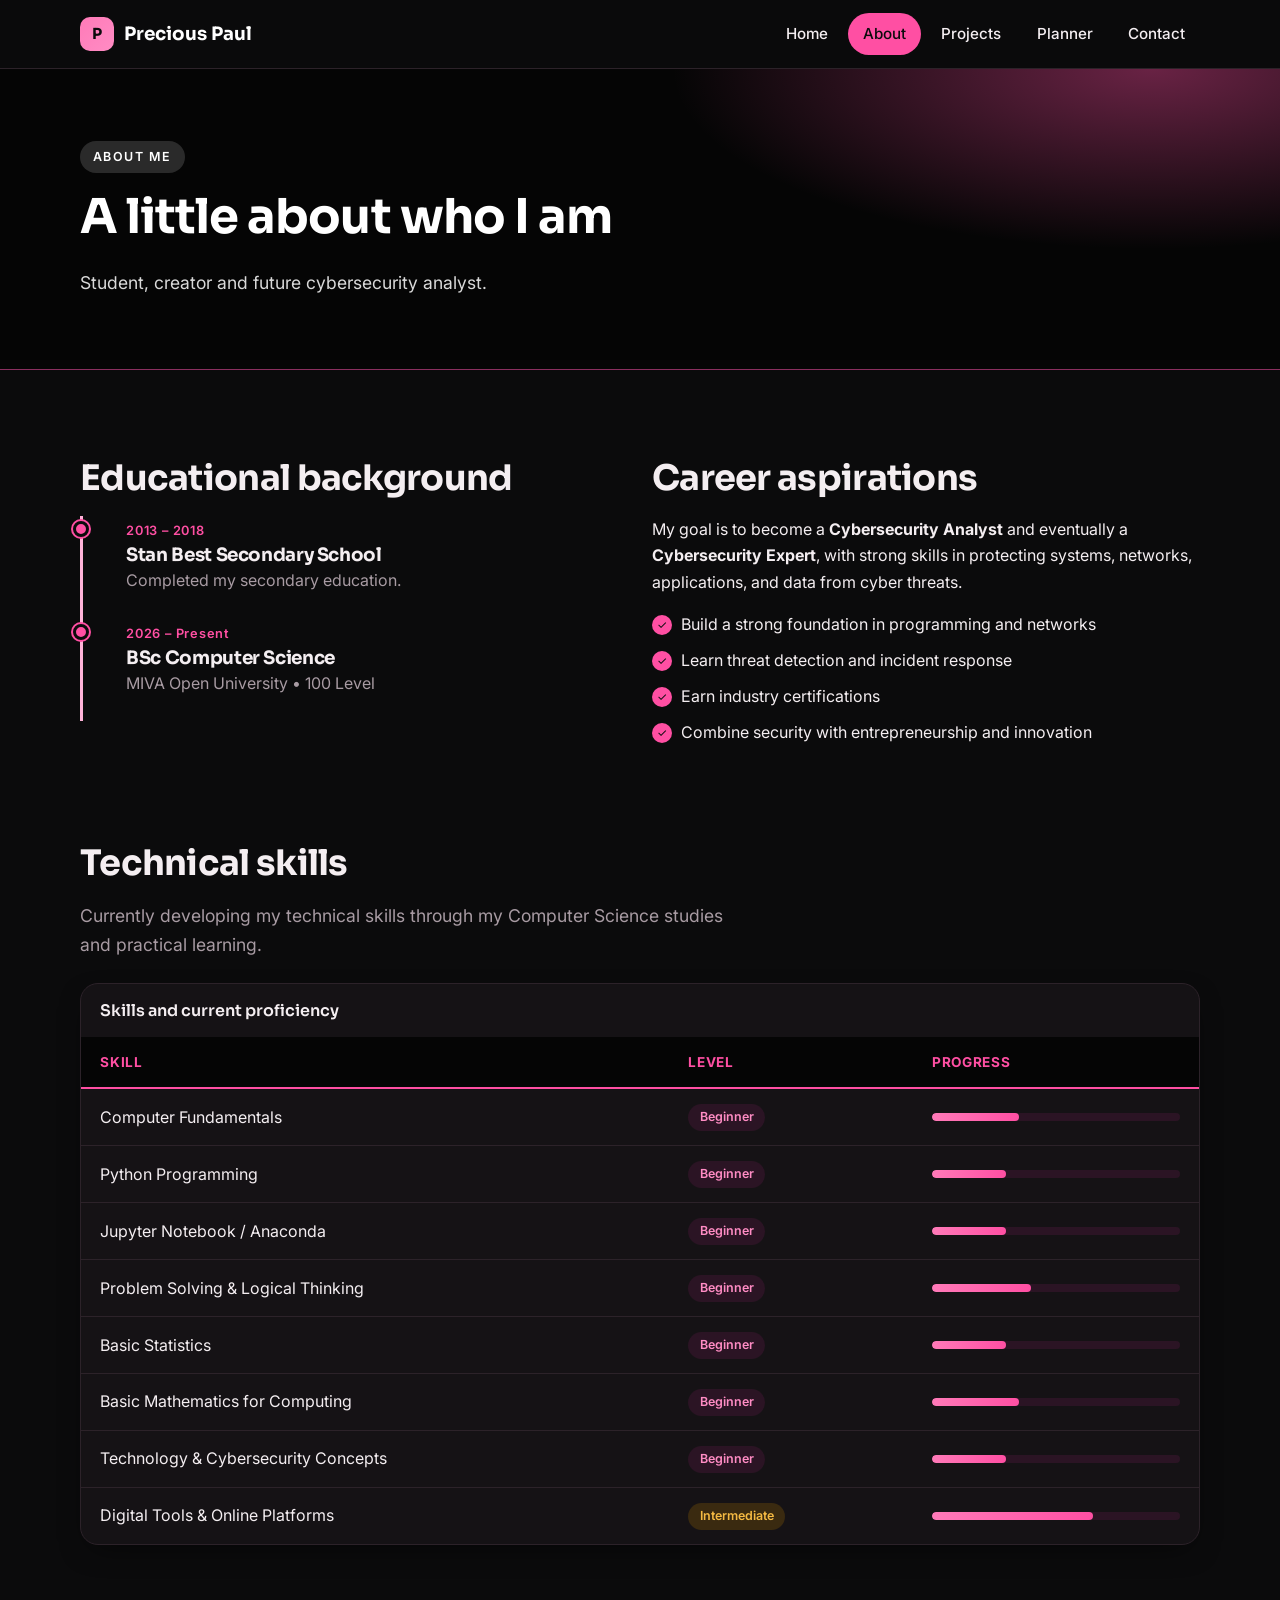
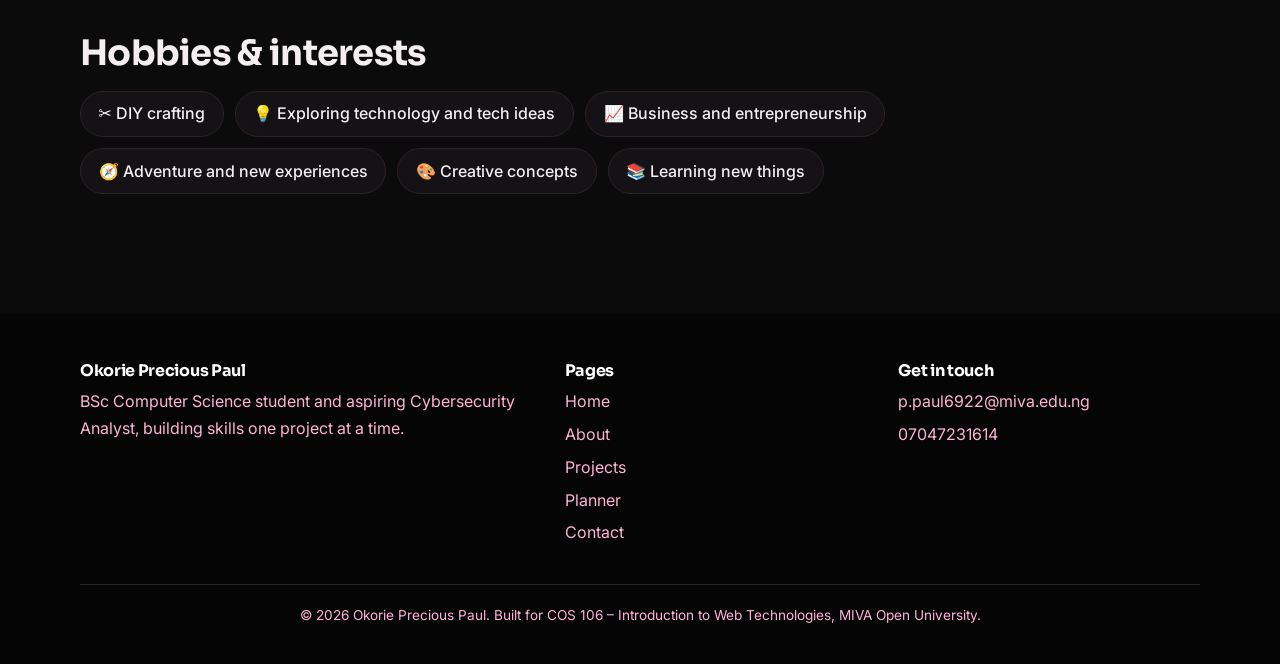
==== about.html @ 4e46318a "Add files via upload" ====
<!DOCTYPE html>
<html lang="en">
<head>
  <meta charset="UTF-8">
  <meta name="viewport" content="width=device-width, initial-scale=1.0">
  <meta name="description" content="Education, career goals, skills and hobbies of Precious Paul.">
  <meta name="theme-color" content="#ff4fa3">
  <title>About Me | Precious Paul</title>
  <link rel="preconnect" href="https://fonts.googleapis.com">
  <link rel="preconnect" href="https://fonts.gstatic.com" crossorigin>
  <link href="https://fonts.googleapis.com/css2?family=Inter:wght@400;500;600&family=Sora:wght@600;700&display=swap" rel="stylesheet">
  <link rel="stylesheet" href="css/style.css">
</head>
<body>
  <a class="skip-link" href="#main">Skip to content</a>
  <header class="site-header">
    <nav class="container nav" aria-label="Main navigation">
      <a class="brand" href="index.html"><span class="brand-mark">P</span> Precious Paul</a>
      <button class="menu-toggle" aria-label="Toggle menu" aria-expanded="false">☰</button>
      <ul class="nav-links">
          <li><a href="index.html">Home</a></li>
          <li><a href="about.html" aria-current="page">About</a></li>
          <li><a href="projects.html">Projects</a></li>
          <li><a href="planner.html">Planner</a></li>
          <li><a href="contact.html">Contact</a></li>
      </ul>
    </nav>
  </header>

  <main id="main">
    <section class="page-hero">
      <div class="container">
        <span class="eyebrow">About me</span>
        <h1>A little about who I am</h1>
        <p class="lead">Student, creator and future cybersecurity analyst.</p>
      </div>
    </section>

    <section class="section" aria-labelledby="edu-title">
      <div class="container grid grid-2" style="align-items:start">
        <div class="reveal">
          <h2 id="edu-title">Educational background</h2>
          <ol class="timeline">
            <li><time datetime="2013/2018">2013 – 2018</time><h3>Stan Best Secondary School</h3><p>Completed my secondary education.</p></li>
            <li><time datetime="2026">2026 – Present</time><h3>BSc Computer Science</h3><p>MIVA Open University • 100 Level</p></li>
          </ol>
        </div>
        <div class="reveal">
          <h2>Career aspirations</h2>
          <p>My goal is to become a <strong>Cybersecurity Analyst</strong> and eventually a <strong>Cybersecurity Expert</strong>, with strong skills in protecting systems, networks, applications, and data from cyber threats.</p>
          <ul class="check-list">
            <li>Build a strong foundation in programming and networks</li>
            <li>Learn threat detection and incident response</li>
            <li>Earn industry certifications</li>
            <li>Combine security with entrepreneurship and innovation</li>
          </ul>
        </div>
      </div>
    </section>

    <section class="section" style="padding-top:0" aria-labelledby="skills-title">
      <div class="container reveal">
        <h2 id="skills-title">Technical skills</h2>
        <p class="lead" style="margin-bottom:1.5rem">Currently developing my technical skills through my Computer Science studies and practical learning.</p>
        <div class="table-wrap">
          <table>
            <caption>Skills and current proficiency</caption>
            <thead><tr><th scope="col">Skill</th><th scope="col">Level</th><th scope="col">Progress</th></tr></thead>
            <tbody>
            <tr><td>Computer Fundamentals</td><td><span class="level beginner">Beginner</span></td><td><div class="bar" role="img" aria-label="Computer Fundamentals: Beginner"><i data-level="35"></i></div></td></tr>
            <tr><td>Python Programming</td><td><span class="level beginner">Beginner</span></td><td><div class="bar" role="img" aria-label="Python Programming: Beginner"><i data-level="30"></i></div></td></tr>
            <tr><td>Jupyter Notebook / Anaconda</td><td><span class="level beginner">Beginner</span></td><td><div class="bar" role="img" aria-label="Jupyter Notebook / Anaconda: Beginner"><i data-level="30"></i></div></td></tr>
            <tr><td>Problem Solving & Logical Thinking</td><td><span class="level beginner">Beginner</span></td><td><div class="bar" role="img" aria-label="Problem Solving & Logical Thinking: Beginner"><i data-level="40"></i></div></td></tr>
            <tr><td>Basic Statistics</td><td><span class="level beginner">Beginner</span></td><td><div class="bar" role="img" aria-label="Basic Statistics: Beginner"><i data-level="30"></i></div></td></tr>
            <tr><td>Basic Mathematics for Computing</td><td><span class="level beginner">Beginner</span></td><td><div class="bar" role="img" aria-label="Basic Mathematics for Computing: Beginner"><i data-level="35"></i></div></td></tr>
            <tr><td>Technology & Cybersecurity Concepts</td><td><span class="level beginner">Beginner</span></td><td><div class="bar" role="img" aria-label="Technology & Cybersecurity Concepts: Beginner"><i data-level="30"></i></div></td></tr>
            <tr><td>Digital Tools & Online Platforms</td><td><span class="level intermediate">Intermediate</span></td><td><div class="bar" role="img" aria-label="Digital Tools & Online Platforms: Intermediate"><i data-level="65"></i></div></td></tr>
            </tbody>
          </table>
        </div>
      </div>
    </section>

    <section class="section" style="padding-top:0" aria-labelledby="hobby-title">
      <div class="container reveal">
        <h2 id="hobby-title">Hobbies &amp; interests</h2>
        <ul class="chips">
          <li>✂️ DIY crafting</li><li>💡 Exploring technology and tech ideas</li><li>📈 Business and entrepreneurship</li>
          <li>🧭 Adventure and new experiences</li><li>🎨 Creative concepts</li><li>📚 Learning new things</li>
        </ul>
      </div>
    </section>
  </main>

  <footer class="site-footer">
    <div class="container">
      <div class="footer-grid">
        <div>
          <h3>Okorie Precious Paul</h3>
          <p>BSc Computer Science student and aspiring Cybersecurity Analyst, building skills one project at a time.</p>
        </div>
        <nav aria-label="Footer navigation">
          <h3>Pages</h3>
          <ul>
            <li><a href="index.html">Home</a></li>
            <li><a href="about.html">About</a></li>
            <li><a href="projects.html">Projects</a></li>
            <li><a href="planner.html">Planner</a></li>
            <li><a href="contact.html">Contact</a></li>
          </ul>
        </nav>
        <div>
          <h3>Get in touch</h3>
          <ul>
            <li><a href="mailto:p.paul6922@miva.edu.ng">p.paul6922@miva.edu.ng</a></li>
            <li><a href="tel:+2347047231614">07047231614</a></li>
          </ul>
        </div>
      </div>
      <p class="copyright">© <span data-year>2026</span> Okorie Precious Paul. Built for COS 106 – Introduction to Web Technologies, MIVA Open University.</p>
    </div>
  </footer>
  <script src="js/main.js"></script>
</body>
</html>
---- css/style.css ----
/* ==========================================================
   Precious Paul – Portfolio | External stylesheet
   Colour scheme: Sea Green
   ========================================================== */
:root {
  color-scheme: dark;
  --sea-50: #1a0f16;
  --sea-100: #2b1424;
  --sea-200: #ffb3d9;
  --sea-300: #8a2f5f;
  --sea-400: #ff7ab8;
  --sea: #ff4fa3;          /* hot pink */
  --sea-600: #e63d90;
  --sea-700: #ff8cc4;
  --sea-800: #14080e;
  --sea-900: #050505;
  --ink: #f4eef1;
  --muted: #a89ba3;
  --line: #2c2229;
  --bg: #0b0b0c;
  --card: #151215;
  --surface: #151215;
  --on-pink: #0b0b0c;
  --accent: #f4b942;
  --danger: #ff6b6b;
  --radius: 18px;
  --shadow: 0 10px 30px -12px rgba(0, 0, 0, .7);
  --font-head: "Sora", system-ui, sans-serif;
  --font-body: "Inter", system-ui, sans-serif;
}

*, *::before, *::after { box-sizing: border-box; }
html { scroll-behavior: smooth; }
body {
  margin: 0;
  font-family: var(--font-body);
  color: var(--ink);
  background: var(--bg);
  line-height: 1.65;
  -webkit-font-smoothing: antialiased;
}
img { max-width: 100%; display: block; }
a { color: var(--sea); text-decoration: none; transition: color .2s; }
a:hover { color: var(--sea-200); }
h1, h2, h3 { font-family: var(--font-head); line-height: 1.15; margin: 0 0 .5em; letter-spacing: -.02em; }
h1 { font-size: clamp(2.2rem, 5vw, 3.8rem); }
h2 { font-size: clamp(1.6rem, 3vw, 2.2rem); }
h3 { font-size: 1.15rem; }
p { margin: 0 0 1em; }
.container { width: min(1120px, 92%); margin-inline: auto; }
.section { padding: clamp(3rem, 7vw, 5.5rem) 0; }
.eyebrow {
  display: inline-block; font-size: .78rem; font-weight: 600; letter-spacing: .12em;
  text-transform: uppercase; color: var(--sea); background: var(--sea-100);
  padding: .35rem .8rem; border-radius: 99px; margin-bottom: 1rem;
}
.lead { font-size: 1.1rem; color: var(--muted); max-width: 60ch; }
.skip-link { position: absolute; left: -999px; top: 0; background: var(--sea); color: var(--on-pink); padding: .6rem 1rem; z-index: 200; }
.skip-link:focus { left: 0; }

/* ---------- Navigation ---------- */
.site-header {
  position: sticky; top: 0; z-index: 100;
  background: rgba(11, 11, 12, .85); backdrop-filter: blur(14px);
  border-bottom: 1px solid var(--line);
}
.nav { display: flex; align-items: center; justify-content: space-between; min-height: 68px; }
.brand { font-family: var(--font-head); font-weight: 700; font-size: 1.15rem; color: #fff; display: flex; align-items: center; gap: .6rem; }
.brand-mark {
  width: 34px; height: 34px; border-radius: 10px; background: linear-gradient(135deg, var(--sea-400), var(--sea-700));
  display: grid; place-items: center; color: var(--on-pink); font-weight: 700; font-size: .95rem;
}
.nav-links { display: flex; gap: .3rem; list-style: none; margin: 0; padding: 0; }
.nav-links a {
  display: block; padding: .5rem .95rem; border-radius: 99px; color: var(--ink); font-weight: 500; font-size: .95rem;
  transition: background .25s, color .25s, transform .25s;
}
.nav-links a:hover { background: var(--sea-100); color: var(--sea-700); transform: translateY(-1px); }
.nav-links a[aria-current="page"] { background: var(--sea); color: var(--on-pink); }
.menu-toggle {
  display: none; background: var(--sea); color: var(--on-pink); border: 0; width: 44px; height: 44px; border-radius: 12px;
  font-size: 1.25rem; cursor: pointer;
}

/* ---------- Buttons ---------- */
.btn {
  display: inline-flex; align-items: center; gap: .5rem; border: 2px solid transparent; cursor: pointer;
  padding: .85rem 1.5rem; border-radius: 99px; font: 600 .95rem var(--font-body);
  transition: transform .25s, box-shadow .25s, background .25s, color .25s;
}
.btn:hover { transform: translateY(-3px); }
.btn-primary { background: var(--sea); color: var(--on-pink); box-shadow: 0 10px 22px -10px var(--sea); }
.btn-primary:hover { background: var(--sea-400); color: var(--on-pink); box-shadow: 0 16px 26px -12px var(--sea); }
.btn-ghost { border-color: var(--sea); color: var(--sea-700); background: transparent; }
.btn-ghost:hover { background: var(--sea-100); color: var(--sea-200); }
.btn-sm { padding: .5rem 1rem; font-size: .85rem; }

/* ---------- Hero ---------- */
.hero {
  position: relative; overflow: hidden; color: #fff;
  background: radial-gradient(1200px 500px at 85% -10%, rgba(255, 79, 163, .4), transparent 60%),
              linear-gradient(135deg, #050505 20%, var(--sea-600) 130%);
}
.hero::after {
  content: ""; position: absolute; inset: auto -10% -120px -10%; height: 220px;
  background: var(--bg); border-radius: 50% 50% 0 0 / 100% 100% 0 0;
}
.hero-grid { display: grid; grid-template-columns: 1.15fr .85fr; gap: 3rem; align-items: center; padding: clamp(3rem, 7vw, 5.5rem) 0 clamp(5rem, 9vw, 8rem); position: relative; z-index: 1; }
.hero .eyebrow { background: rgba(255, 255, 255, .15); color: #fff; }
.hero h1 span { color: var(--sea-200); }
.hero .lead { color: rgba(255, 255, 255, .85); }
.hero-actions { display: flex; flex-wrap: wrap; gap: .8rem; margin-top: 1.6rem; }
.hero .btn-primary { background: var(--sea); color: var(--on-pink); box-shadow: 0 10px 24px -10px rgba(0, 0, 0, .4); }
.hero .btn-primary:hover { background: var(--sea-400); }
.hero .btn-ghost { border-color: rgba(255, 255, 255, .6); color: #fff; }
.hero .btn-ghost:hover { background: rgba(255, 255, 255, .15); color: #fff; }

.portrait { position: relative; justify-self: center; width: min(380px, 80%); }
.portrait img {
  width: 100%; aspect-ratio: 4/5; object-fit: cover; object-position: center 25%;
  border-radius: 30px; border: 6px solid rgba(255, 255, 255, .9); box-shadow: 0 30px 60px -20px rgba(0, 0, 0, .5);
  animation: float 6s ease-in-out infinite;
}
.portrait::before {
  content: ""; position: absolute; inset: 18px -18px -18px 18px; border-radius: 30px;
  border: 2px dashed rgba(255, 255, 255, .5); z-index: -1;
}
.badge {
  position: absolute; background: #fff; color: #14080e; border-radius: 14px; padding: .55rem .9rem;
  font-size: .8rem; font-weight: 600; box-shadow: var(--shadow); display: flex; align-items: center; gap: .45rem;
}
.badge.b1 { left: -28px; bottom: 60px; animation: float 5s ease-in-out infinite .5s; }
.badge.b2 { right: -20px; top: 30px; animation: float 7s ease-in-out infinite 1s; }
@keyframes float { 0%, 100% { transform: translateY(0); } 50% { transform: translateY(-10px); } }

/* ---------- Cards / grids ---------- */
.grid { display: grid; gap: 1.5rem; }
.grid-3 { grid-template-columns: repeat(auto-fit, minmax(260px, 1fr)); }
.grid-2 { grid-template-columns: repeat(auto-fit, minmax(320px, 1fr)); }
.card {
  background: var(--card); border: 1px solid var(--line); border-radius: var(--radius); padding: 1.6rem;
  box-shadow: var(--shadow); transition: transform .3s, box-shadow .3s, border-color .3s;
}
.card:hover { transform: translateY(-6px); border-color: var(--sea-300); box-shadow: 0 22px 40px -18px rgba(21, 63, 41, .35); }
.icon-box {
  width: 48px; height: 48px; border-radius: 14px; background: var(--sea-100); color: var(--sea);
  display: grid; place-items: center; font-size: 1.4rem; margin-bottom: 1rem;
}
.stats { display: grid; grid-template-columns: repeat(2, 1fr); gap: 1rem; margin-top: 2rem; }
.stat { background: var(--sea-50); border: 1px solid var(--sea-200); border-radius: 16px; padding: 1.1rem; text-align: center; }
.stat strong { display: block; font: 700 1.8rem var(--font-head); color: var(--sea-700); }
.stat span { font-size: .85rem; color: var(--muted); }

.audio-card { display: flex; flex-wrap: wrap; align-items: center; gap: 1.2rem; background: var(--sea-900); color: #fff; border-radius: var(--radius); padding: 1.6rem 2rem; }
.audio-card h3 { margin: 0 0 .2rem; }
.audio-card p { margin: 0; color: var(--sea-200); font-size: .9rem; }
.audio-card audio { flex: 1 1 280px; min-width: 240px; }

.split { display: grid; grid-template-columns: 1fr 1fr; gap: 3rem; align-items: center; }
.cta {
  background: linear-gradient(135deg, #050505, var(--sea-600) 140%); border: 1px solid var(--sea-300); color: #fff; border-radius: 28px;
  padding: clamp(2rem, 5vw, 3.5rem); text-align: center;
}
.cta .lead { color: rgba(255, 255, 255, .85); margin-inline: auto; }
.cta .btn-primary { background: #fff; color: #14080e; }

/* ---------- Page header (inner pages) ---------- */
.page-hero { background: radial-gradient(800px 300px at 90% 0%, rgba(255,79,163,.4), transparent 60%), #050505; border-bottom: 1px solid var(--sea-300); color: #fff; padding: clamp(2.5rem, 6vw, 4.5rem) 0; }
.page-hero .eyebrow { background: rgba(255, 255, 255, .15); color: #fff; }
.page-hero .lead { color: rgba(255, 255, 255, .85); margin: 0; }
.page-hero h1 { font-size: clamp(2rem, 4.5vw, 3rem); }

/* ---------- About ---------- */
.timeline { list-style: none; margin: 0; padding: 0 0 0 1.5rem; border-left: 3px solid var(--sea-200); }
.timeline li { position: relative; padding: 0 0 1.6rem 1.2rem; }
.timeline li::before {
  content: ""; position: absolute; left: -2.15rem; top: .3rem; width: 16px; height: 16px; border-radius: 50%;
  background: var(--sea); border: 3px solid var(--bg); box-shadow: 0 0 0 2px var(--sea);
}
.timeline time { font-size: .8rem; font-weight: 600; color: var(--sea); letter-spacing: .06em; }
.timeline h3 { margin: .1rem 0; }
.timeline p { margin: 0; color: var(--muted); }

.table-wrap { overflow-x: auto; border-radius: var(--radius); border: 1px solid var(--line); box-shadow: var(--shadow); background: var(--surface); }
table { width: 100%; border-collapse: collapse; min-width: 480px; }
caption { text-align: left; padding: 1rem 1.2rem; font: 600 1rem var(--font-head); }
th, td { padding: .85rem 1.2rem; text-align: left; border-top: 1px solid var(--line); }
thead th { background: #050505; color: var(--sea); border-bottom: 2px solid var(--sea) !important; font-size: .85rem; letter-spacing: .05em; text-transform: uppercase; border: 0; }
tbody tr { transition: background .2s; }
tbody tr:hover { background: var(--sea-50); }
.level { display: inline-block; padding: .2rem .7rem; border-radius: 99px; font-size: .78rem; font-weight: 600; }
.level.beginner { background: var(--sea-100); color: var(--sea-700); }
.level.intermediate { background: #3a2a10; color: #f4b942; }
.bar { height: 8px; background: var(--sea-100); border-radius: 99px; overflow: hidden; min-width: 120px; }
.bar > i { display: block; height: 100%; background: linear-gradient(90deg, var(--sea-400), var(--sea)); border-radius: 99px; width: 0; transition: width 1.2s ease; }

.chips { list-style: none; padding: 0; margin: 0; display: flex; flex-wrap: wrap; gap: .7rem; }
.chips li { background: var(--surface); border: 1px solid var(--line); border-radius: 99px; padding: .55rem 1.1rem; font-weight: 500; transition: .25s; }
.chips li:hover { background: var(--sea); color: var(--on-pink); border-color: var(--sea); transform: translateY(-3px); }
.check-list { list-style: none; padding: 0; margin: 0; }
.check-list li { padding-left: 1.8rem; position: relative; margin-bottom: .6rem; }
.check-list li::before { content: "✓"; position: absolute; left: 0; color: var(--on-pink); background: var(--sea); width: 20px; height: 20px; border-radius: 50%; font-size: .72rem; display: grid; place-items: center; top: .25rem; }

/* ---------- Projects ---------- */
.project { display: flex; flex-direction: column; padding: 0; overflow: hidden; }
.project img { aspect-ratio: 16/10; object-fit: cover; width: 100%; height: auto; transition: transform .5s; }
.project:hover img { transform: scale(1.05); }
.project .thumb { overflow: hidden; background: var(--sea-100); }
.project .body { padding: 1.5rem; display: flex; flex-direction: column; gap: .4rem; flex: 1; }
.tags { list-style: none; padding: 0; margin: .4rem 0 1rem; display: flex; flex-wrap: wrap; gap: .4rem; }
.tags li { font-size: .74rem; font-weight: 600; background: var(--sea-100); color: var(--sea-700); padding: .2rem .65rem; border-radius: 99px; }
.project .actions { margin-top: auto; display: flex; gap: .6rem; flex-wrap: wrap; }

.demo { background: var(--surface); border: 1px solid var(--line); border-radius: var(--radius); padding: 1.8rem; box-shadow: var(--shadow); }
.demo input[type="text"], .demo input[type="password"] { width: 100%; }
.meter { height: 10px; border-radius: 99px; background: var(--sea-100); overflow: hidden; margin: .8rem 0 .4rem; }
.meter > i { display: block; height: 100%; width: 0; background: var(--danger); transition: width .4s, background .4s; }

/* ---------- Forms ---------- */
label { display: block; font-weight: 600; margin-bottom: .35rem; font-size: .92rem; }
input[type="text"], input[type="email"], input[type="tel"], input[type="password"], input[type="date"], select, textarea {
  width: 100%; padding: .85rem 1rem; border: 2px solid var(--line); border-radius: 14px; background: var(--surface);
  font: 1rem var(--font-body); color: var(--ink); transition: border-color .2s, box-shadow .2s;
}
input:focus, select:focus, textarea:focus { outline: none; border-color: var(--sea); box-shadow: 0 0 0 4px rgba(255, 79, 163, .22); }
textarea { min-height: 150px; resize: vertical; }
.field { margin-bottom: 1.2rem; }
.field.invalid input, .field.invalid textarea { border-color: var(--danger); }
.error { color: var(--danger); font-size: .82rem; margin: .3rem 0 0; min-height: 1.1em; }
.form-status { margin-top: 1rem; padding: 1rem 1.2rem; border-radius: 14px; display: none; font-weight: 500; }
.form-status.show { display: block; animation: pop .4s ease; }
.form-status.ok { background: var(--sea-100); color: var(--sea-200); border: 1px solid var(--sea-300); }
@keyframes pop { from { opacity: 0; transform: translateY(8px) scale(.98); } to { opacity: 1; transform: none; } }

.contact-grid { display: grid; grid-template-columns: .85fr 1.15fr; gap: 2rem; align-items: start; }
.contact-list { list-style: none; padding: 0; margin: 0; }
.contact-list li { display: flex; gap: 1rem; padding: 1rem 0; border-bottom: 1px solid var(--line); align-items: center; }
.contact-list li:last-child { border: 0; }
.contact-list .icon-box { margin: 0; flex: none; }
.contact-list small { display: block; color: var(--muted); }

/* ---------- Planner ---------- */
.planner-grid { display: grid; grid-template-columns: 340px 1fr; gap: 2rem; align-items: start; }
.planner-form { position: sticky; top: 90px; }
.planner-top { display: flex; flex-wrap: wrap; justify-content: space-between; align-items: center; gap: 1rem; margin-bottom: 1rem; }
.filters { display: flex; gap: .4rem; flex-wrap: wrap; }
.filters button {
  border: 1px solid var(--line); background: var(--surface); padding: .45rem 1rem; border-radius: 99px; cursor: pointer;
  font: 500 .85rem var(--font-body); transition: .2s;
}
.filters button:hover { border-color: var(--sea); }
.filters button.active { background: var(--sea); color: var(--on-pink); border-color: var(--sea); }
.progress { margin-bottom: 1.2rem; }
.progress-head { display: flex; justify-content: space-between; font-size: .88rem; color: var(--muted); margin-bottom: .4rem; }
.task-list { list-style: none; padding: 0; margin: 0; display: grid; gap: .8rem; }
.task {
  display: flex; align-items: center; gap: 1rem; background: var(--surface); border: 1px solid var(--line); border-left: 5px solid var(--sea);
  border-radius: 14px; padding: 1rem 1.2rem; animation: pop .35s ease; transition: box-shadow .25s, opacity .25s;
}
.task:hover { box-shadow: var(--shadow); }
.task.high { border-left-color: var(--danger); }
.task.medium { border-left-color: var(--accent); }
.task input[type="checkbox"] { width: 22px; height: 22px; accent-color: var(--sea); cursor: pointer; flex: none; }
.task-info { flex: 1; min-width: 0; }
.task-title { font-weight: 600; word-break: break-word; }
.task-meta { font-size: .8rem; color: var(--muted); }
.task.done .task-title { text-decoration: line-through; color: var(--muted); }
.task.done { opacity: .7; }
.task.removing { opacity: 0; transform: translateX(30px); transition: .3s; }
.del { border: 0; background: #2b1418; color: var(--danger); width: 38px; height: 38px; border-radius: 10px; cursor: pointer; font-size: 1rem; transition: .2s; }
.del:hover { background: var(--danger); color: #0b0b0c; }
.empty { text-align: center; padding: 2.5rem 1rem; color: var(--muted); border: 2px dashed var(--sea-200); border-radius: var(--radius); }

/* ---------- Footer ---------- */
.site-footer { background: var(--sea-900); color: var(--sea-200); padding: 3rem 0 1.5rem; margin-top: 2rem; }
.footer-grid { display: grid; grid-template-columns: 1.5fr 1fr 1fr; gap: 2rem; }
.site-footer h3 { color: #fff; font-size: 1rem; }
.site-footer ul { list-style: none; padding: 0; margin: 0; }
.site-footer li { margin-bottom: .4rem; }
.site-footer a { color: var(--sea-200); }
.site-footer a:hover { color: #fff; }
.copyright { border-top: 1px solid rgba(255, 255, 255, .12); margin-top: 2rem; padding-top: 1.2rem; font-size: .85rem; text-align: center; }

/* ---------- Scroll reveal ---------- */
.reveal { opacity: 0; transform: translateY(24px); transition: opacity .7s ease, transform .7s ease; }
.reveal.visible { opacity: 1; transform: none; }

/* ---------- Responsive ---------- */
@media (max-width: 900px) {
  .hero-grid, .split, .contact-grid, .planner-grid { grid-template-columns: 1fr; }
  .planner-form { position: static; }
  .footer-grid { grid-template-columns: 1fr; }
  .portrait { order: -1; width: min(300px, 70%); }
}
@media (max-width: 760px) {
  .menu-toggle { display: block; }
  .nav-links {
    position: absolute; top: 68px; left: 0; right: 0; flex-direction: column; background: var(--bg);
    padding: .8rem 4%; border-bottom: 1px solid var(--line); box-shadow: var(--shadow);
    max-height: 0; overflow: hidden; opacity: 0; visibility: hidden; transition: .3s;
  }
  .nav-links.open { max-height: 420px; opacity: 1; visibility: visible; }
  .badge.b1 { left: -8px; } .badge.b2 { right: -8px; }
}
@media (prefers-reduced-motion: reduce) {
  *, *::before, *::after { animation: none !important; transition: none !important; }
  .reveal { opacity: 1; transform: none; }
}
a.card { color: var(--ink); } a.card h3 { color: var(--sea); } a.card p { color: var(--muted); }
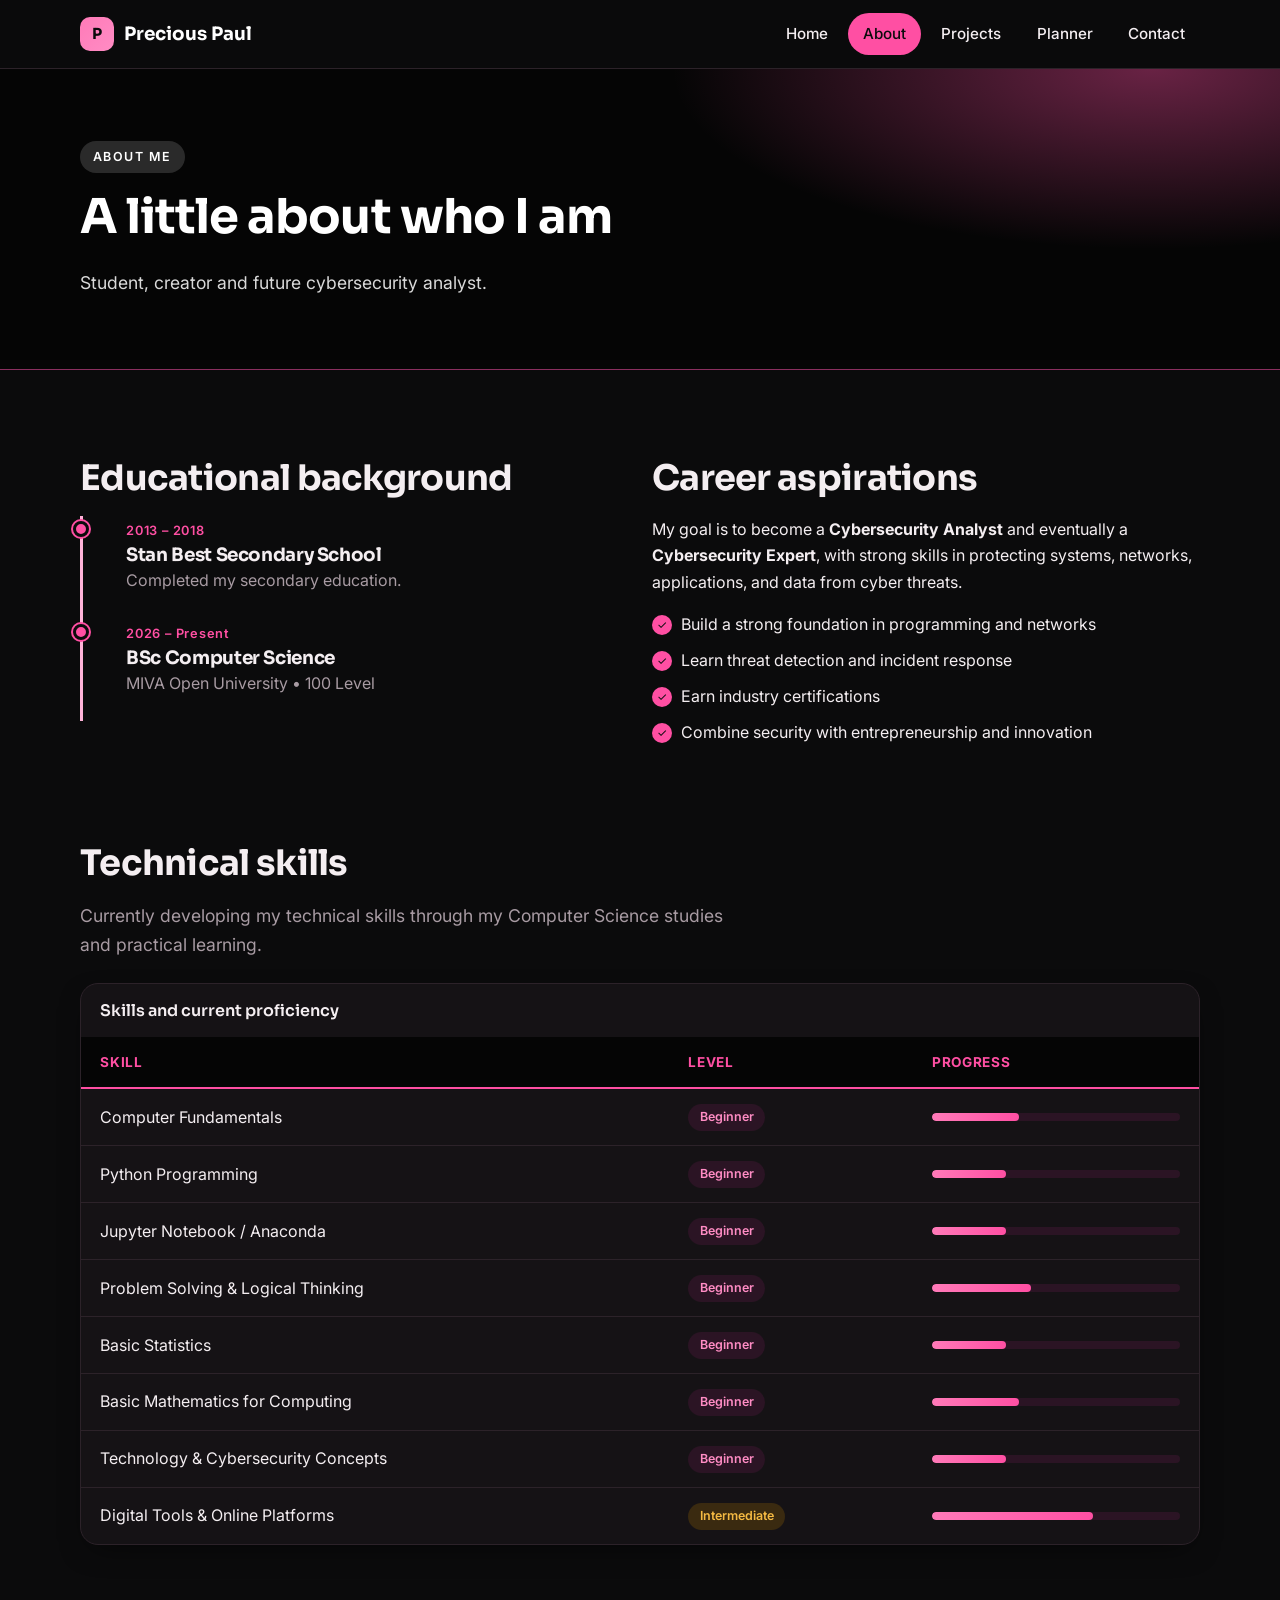
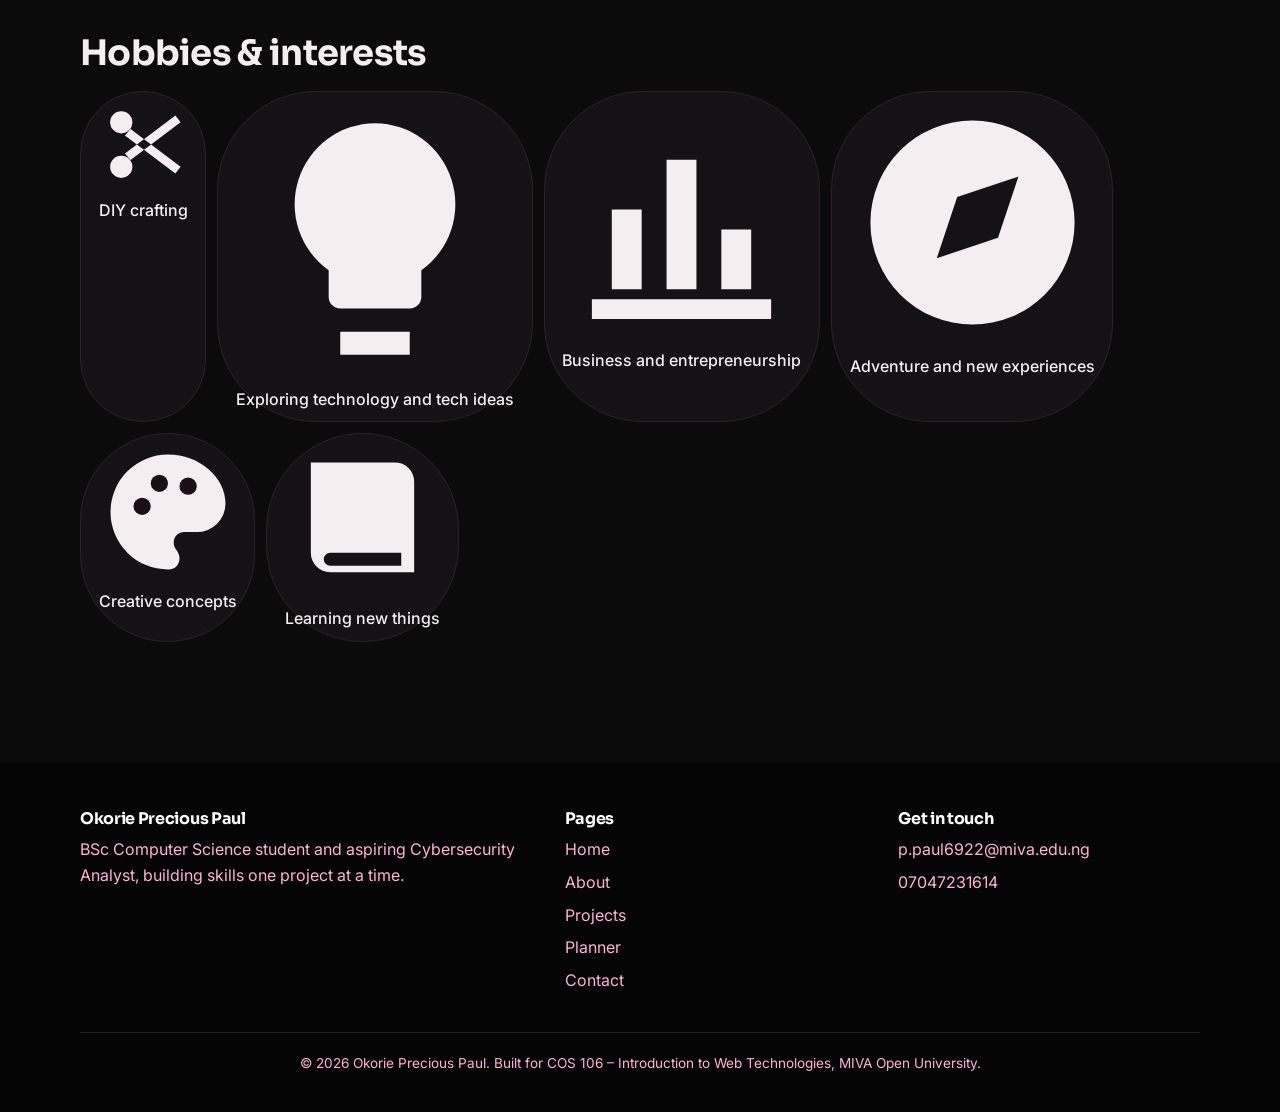
==== commit a85ca2e4: "Add files via upload" ====
--- a/about.html
+++ b/about.html
@@ -85,8 +85,8 @@
       <div class="container reveal">
         <h2 id="hobby-title">Hobbies &amp; interests</h2>
         <ul class="chips">
-          <li>✂️ DIY crafting</li><li>💡 Exploring technology and tech ideas</li><li>📈 Business and entrepreneurship</li>
-          <li>🧭 Adventure and new experiences</li><li>🎨 Creative concepts</li><li>📚 Learning new things</li>
+          <li><svg class="ico" viewBox="0 0 24 24" fill="currentColor" aria-hidden="true"><circle cx="6" cy="6" r="3"/><circle cx="6" cy="18" r="3"/><path d="M8.5 7.8 22 18l-1.4 1.8L7 9.6zM8.5 16.2 22 6l-1.4-1.8L7 14.4z"/></svg>DIY crafting</li><li><svg class="ico" viewBox="0 0 24 24" fill="currentColor" aria-hidden="true"><path d="M12 2a7 7 0 0 0-4 12.7V17a1 1 0 0 0 1 1h6a1 1 0 0 0 1-1v-2.3A7 7 0 0 0 12 2z"/><path d="M9 20h6v2H9z"/></svg>Exploring technology and tech ideas</li><li><svg class="ico" viewBox="0 0 24 24" fill="currentColor" aria-hidden="true"><path d="M3 20h18v2H3zM5 11h3v8H5zM10.5 6h3v13h-3zM16 13h3v6h-3z"/></svg>Business and entrepreneurship</li>
+          <li><svg class="ico" viewBox="0 0 24 24" fill="currentColor" aria-hidden="true"><path fill-rule="evenodd" d="M12 2a10 10 0 1 0 0 20 10 10 0 0 0 0-20zm4.5 5.5-2 6-6 2 2-6z"/></svg>Adventure and new experiences</li><li><svg class="ico" viewBox="0 0 24 24" fill="currentColor" aria-hidden="true"><path d="M12 2a10 10 0 0 0 0 20c1.4 0 2-1 2-2 0-.6-.3-1.1-.6-1.5-.3-.4-.4-.8-.4-1.2 0-1 .8-1.8 1.8-1.8H17a5 5 0 0 0 5-5C22 6 17.5 2 12 2z"/><circle fill="#1a0f16" cx="7.5" cy="11" r="1.5"/><circle fill="#1a0f16" cx="10.5" cy="7" r="1.5"/><circle fill="#1a0f16" cx="15.5" cy="7.5" r="1.5"/></svg>Creative concepts</li><li><svg class="ico" viewBox="0 0 24 24" fill="currentColor" aria-hidden="true"><path d="M4 3h13a3 3 0 0 1 3 3v14H7a3 3 0 0 1-3-3zm3 14a1 1 0 0 0 0 2h11v-2z"/></svg>Learning new things</li>
         </ul>
       </div>
     </section>
